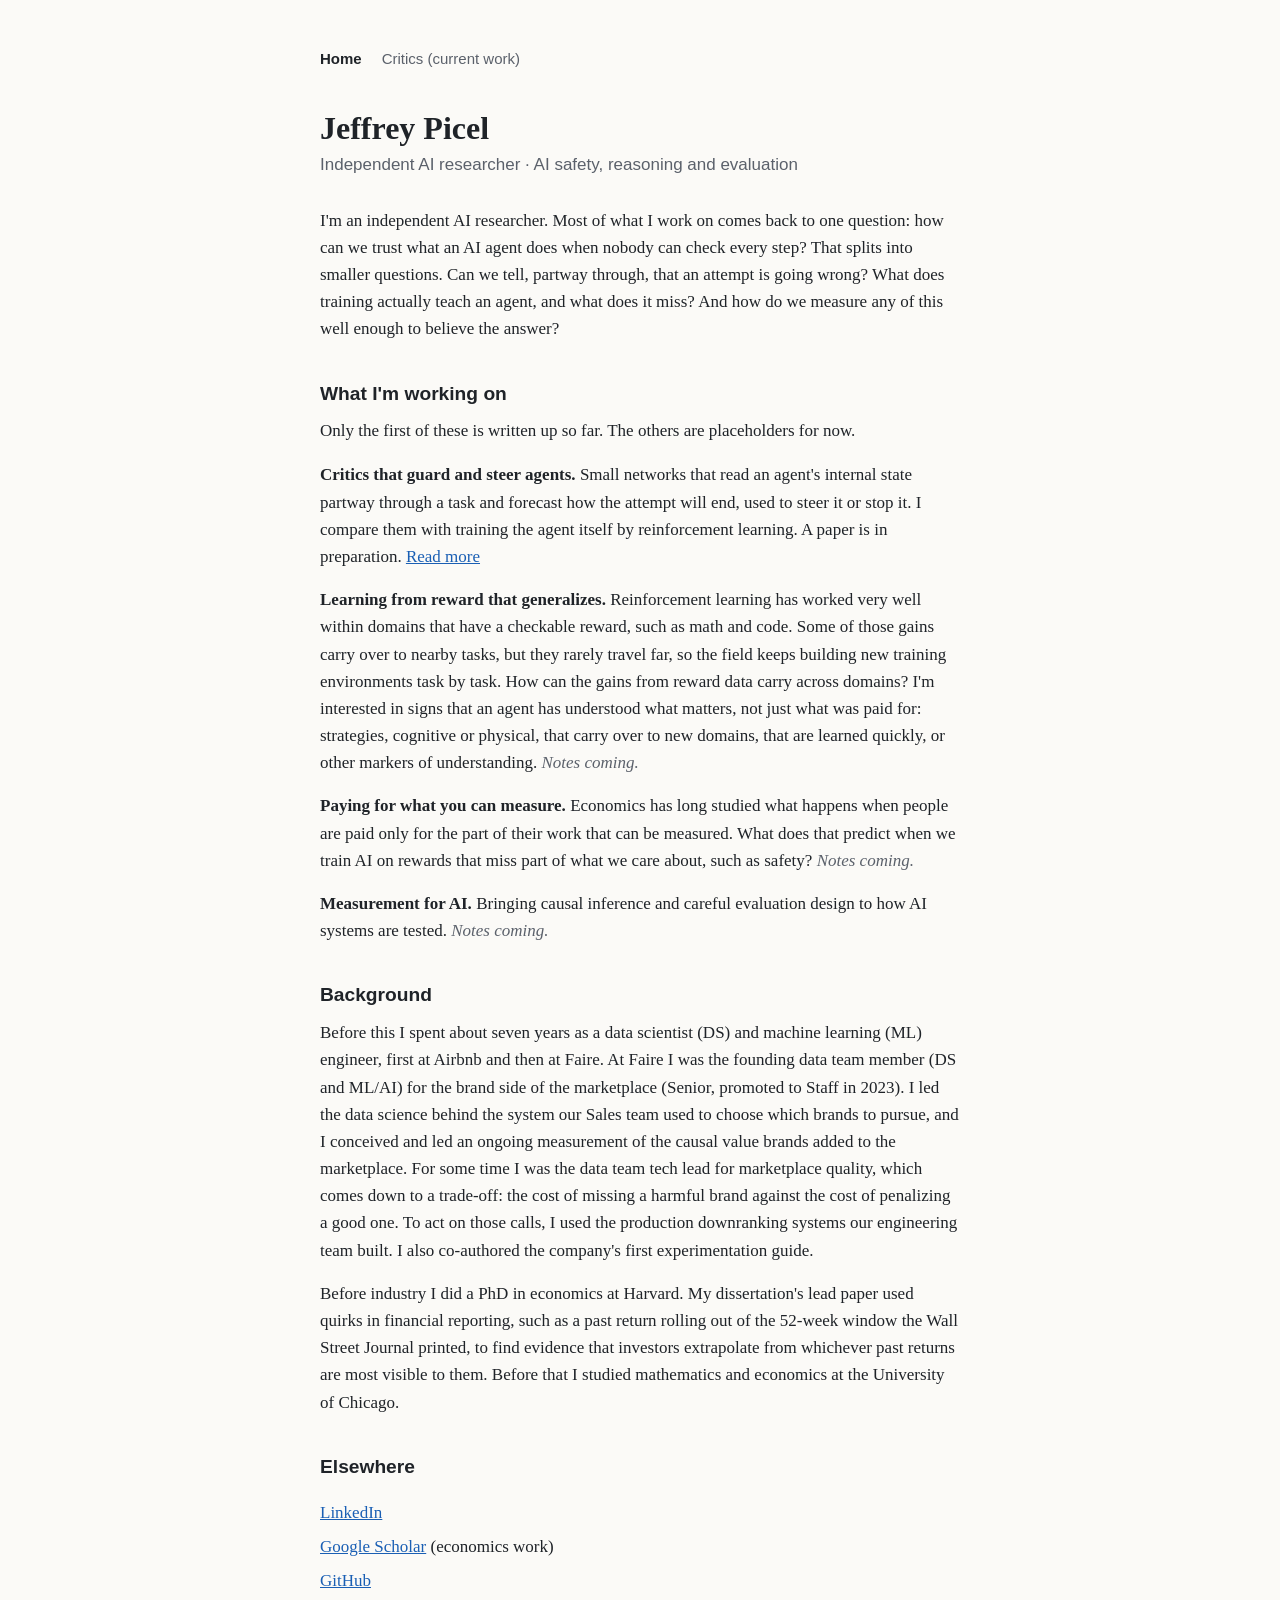
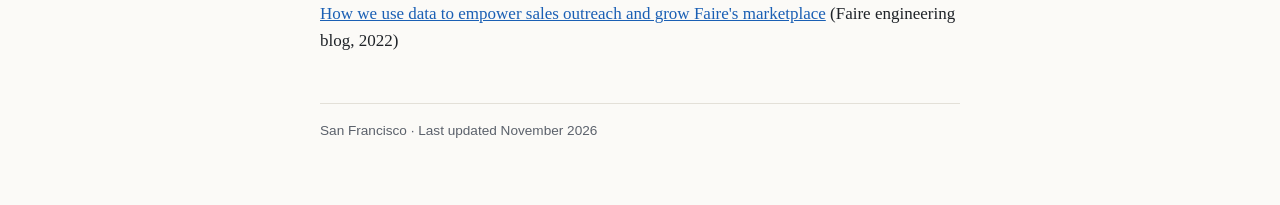
==== index.html @ 99a56465 "Home: motivation for the generalization stream" ====
<!doctype html>
<html lang="en">
<head>
<meta charset="utf-8">
<meta name="viewport" content="width=device-width, initial-scale=1">
<title>Jeffrey Picel</title>
<meta name="description" content="Jeffrey Picel, independent AI researcher: how to trust what AI agents do, from learned critics to measurement and incentives.">
<link rel="stylesheet" href="style.css">
</head>
<body>
<main>
<nav><a href="./" aria-current="page">Home</a><a href="agenda.html">Critics (current work)</a></nav>

<h1>Jeffrey Picel</h1>
<p class="tagline">Independent AI researcher · AI safety, reasoning and evaluation</p>

<p>I'm an independent AI researcher. Most of what I work on comes back to one question: how can we trust what an AI agent does when nobody can check every step? That splits into smaller questions. Can we tell, partway through, that an attempt is going wrong? What does training actually teach an agent, and what does it miss? And how do we measure any of this well enough to believe the answer?</p>

<h2>What I'm working on</h2>
<p>Only the first of these is written up so far. The others are placeholders for now.</p>
<ul class="interests">
  <li><strong>Critics that guard and steer agents.</strong> Small networks that read an agent's internal state partway through a task and forecast how the attempt will end, used to steer it or stop it. I compare them with training the agent itself by reinforcement learning. A paper is in preparation. <a href="agenda.html">Read more</a></li>
  <li><strong>Learning from reward that generalizes.</strong> Reinforcement learning has worked very well within domains that have a checkable reward, such as math and code. Some of those gains carry over to nearby tasks, but they rarely travel far, so the field keeps building new training environments task by task. How can the gains from reward data carry across domains? I'm interested in signs that an agent has understood what matters, not just what was paid for: strategies, cognitive or physical, that carry over to new domains, that are learned quickly, or other markers of understanding. <span class="soon">Notes coming.</span></li>
  <li><strong>Paying for what you can measure.</strong> Economics has long studied what happens when people are paid only for the part of their work that can be measured. What does that predict when we train AI on rewards that miss part of what we care about, such as safety? <span class="soon">Notes coming.</span></li>
  <li><strong>Measurement for AI.</strong> Bringing causal inference and careful evaluation design to how AI systems are tested. <span class="soon">Notes coming.</span></li>
</ul>

<h2>Background</h2>
<p>Before this I spent about seven years as a data scientist (DS) and machine learning (ML) engineer, first at Airbnb and then at Faire. At Faire I was the founding data team member (DS and ML/AI) for the brand side of the marketplace (Senior, promoted to Staff in 2023). I led the data science behind the system our Sales team used to choose which brands to pursue, and I conceived and led an ongoing measurement of the causal value brands added to the marketplace. For some time I was the data team tech lead for marketplace quality, which comes down to a trade-off: the cost of missing a harmful brand against the cost of penalizing a good one. To act on those calls, I used the production downranking systems our engineering team built. I also co-authored the company's first experimentation guide.</p>

<p>Before industry I did a PhD in economics at Harvard. My dissertation's lead paper used quirks in financial reporting, such as a past return rolling out of the 52-week window the Wall Street Journal printed, to find evidence that investors extrapolate from whichever past returns are most visible to them. Before that I studied mathematics and economics at the University of Chicago.</p>

<h2>Elsewhere</h2>
<ul class="links">
  <li><a href="https://www.linkedin.com/in/jeffrey-picel-2893a632">LinkedIn</a></li>
  <li><a href="https://scholar.google.com/citations?user=uQOpDx0AAAAJ">Google Scholar</a> (economics work)</li>
  <li><a href="https://github.com/jeffpicel">GitHub</a></li>
  <li><a href="https://craft.faire.com/how-we-use-data-to-empower-sales-outreach-and-grow-faires-marketplace-6103852f3875">How we use data to empower sales outreach and grow Faire's marketplace</a> (Faire engineering blog, 2022)</li>
</ul>

<footer>San Francisco · Last updated November 2026</footer>
</main>
</body>
</html>
---- style.css ----
:root {
  --bg: #fbfaf7; --text: #1f2328; --muted: #5b616b; --rule: #e3e0d8;
  --link: #1a5fb4; --panel: #f2efe8;
}
@media (prefers-color-scheme: dark) {
  :root { --bg: #16181c; --text: #e6e6e3; --muted: #a2a7af; --rule: #2e3238;
          --link: #8ab4f8; --panel: #1f2227; }
}
* { box-sizing: border-box; }
html { -webkit-text-size-adjust: 100%; }
body {
  margin: 0; background: var(--bg); color: var(--text);
  font: 17px/1.6 Georgia, "Iowan Old Style", "Times New Roman", serif;
}
main { max-width: 42rem; margin: 0 auto; padding: 3rem 16px 4rem; }
nav { font: 15px/1.4 -apple-system, "Segoe UI", Helvetica, Arial, sans-serif;
      margin-bottom: 2.5rem; display: flex; gap: 1.25rem; flex-wrap: wrap; }
nav a { color: var(--muted); text-decoration: none; }
nav a[aria-current] { color: var(--text); font-weight: 600; }
h1 { font-size: 2rem; line-height: 1.2; margin: 0 0 .25rem; }
h2 { font-size: 1.2rem; margin: 2.25rem 0 .5rem;
     font-family: -apple-system, "Segoe UI", Helvetica, Arial, sans-serif; }
.tagline { color: var(--muted); margin: 0 0 1.75rem;
           font-family: -apple-system, "Segoe UI", Helvetica, Arial, sans-serif; }
a { color: var(--link); }
p, li { margin: 0 0 1rem; }
ol, ul { padding-left: 1.4rem; }
code { font-size: .9em; background: var(--panel); padding: .1em .3em; border-radius: 3px; }
.note { background: var(--panel); border-left: 3px solid var(--rule);
        padding: .75rem 1rem; font-size: .95rem; color: var(--muted); }
.links { list-style: none; padding: 0; }
.links li { margin-bottom: .4rem; }
footer { margin-top: 3rem; padding-top: 1rem; border-top: 1px solid var(--rule);
         color: var(--muted); font-size: .85rem;
         font-family: -apple-system, "Segoe UI", Helvetica, Arial, sans-serif; }

.footnote{font-size:.9em;color:var(--muted);margin-top:2em}
.interests { list-style: none; padding: 0; }
.interests li { margin-bottom: 1rem; }
.soon { color: var(--muted); font-style: italic; }
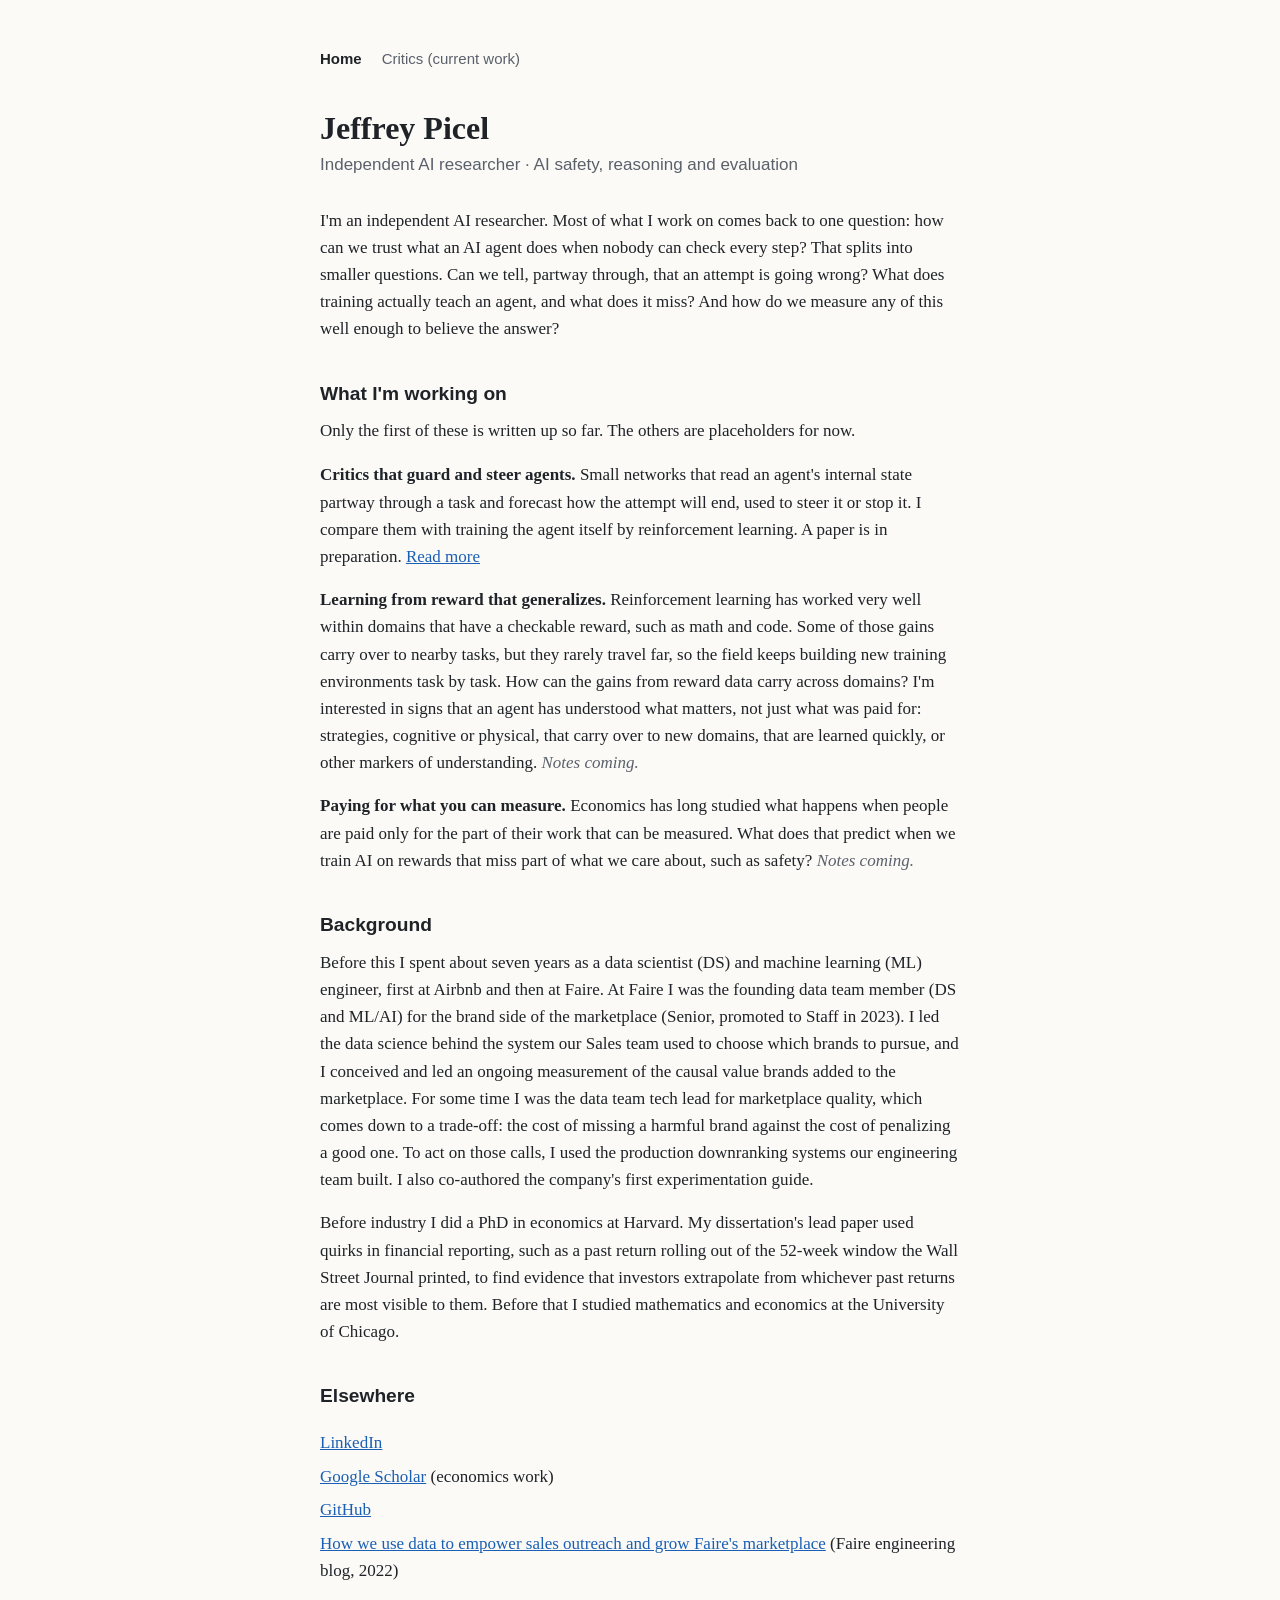
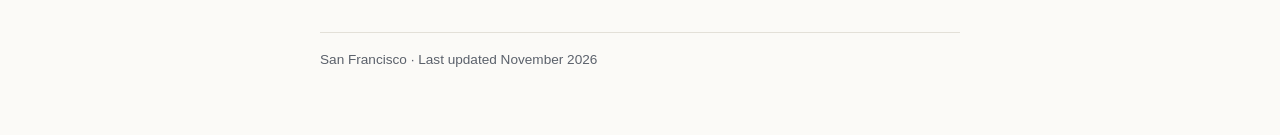
==== commit c178fefa: "Home: cut Measurement for AI per Jeff; critics page: confidence-vs-reward placeholder" ====
--- a/index.html
+++ b/index.html
@@ -22,7 +22,6 @@
   <li><strong>Critics that guard and steer agents.</strong> Small networks that read an agent's internal state partway through a task and forecast how the attempt will end, used to steer it or stop it. I compare them with training the agent itself by reinforcement learning. A paper is in preparation. <a href="agenda.html">Read more</a></li>
   <li><strong>Learning from reward that generalizes.</strong> Reinforcement learning has worked very well within domains that have a checkable reward, such as math and code. Some of those gains carry over to nearby tasks, but they rarely travel far, so the field keeps building new training environments task by task. How can the gains from reward data carry across domains? I'm interested in signs that an agent has understood what matters, not just what was paid for: strategies, cognitive or physical, that carry over to new domains, that are learned quickly, or other markers of understanding. <span class="soon">Notes coming.</span></li>
   <li><strong>Paying for what you can measure.</strong> Economics has long studied what happens when people are paid only for the part of their work that can be measured. What does that predict when we train AI on rewards that miss part of what we care about, such as safety? <span class="soon">Notes coming.</span></li>
-  <li><strong>Measurement for AI.</strong> Bringing causal inference and careful evaluation design to how AI systems are tested. <span class="soon">Notes coming.</span></li>
 </ul>
 
 <h2>Background</h2>
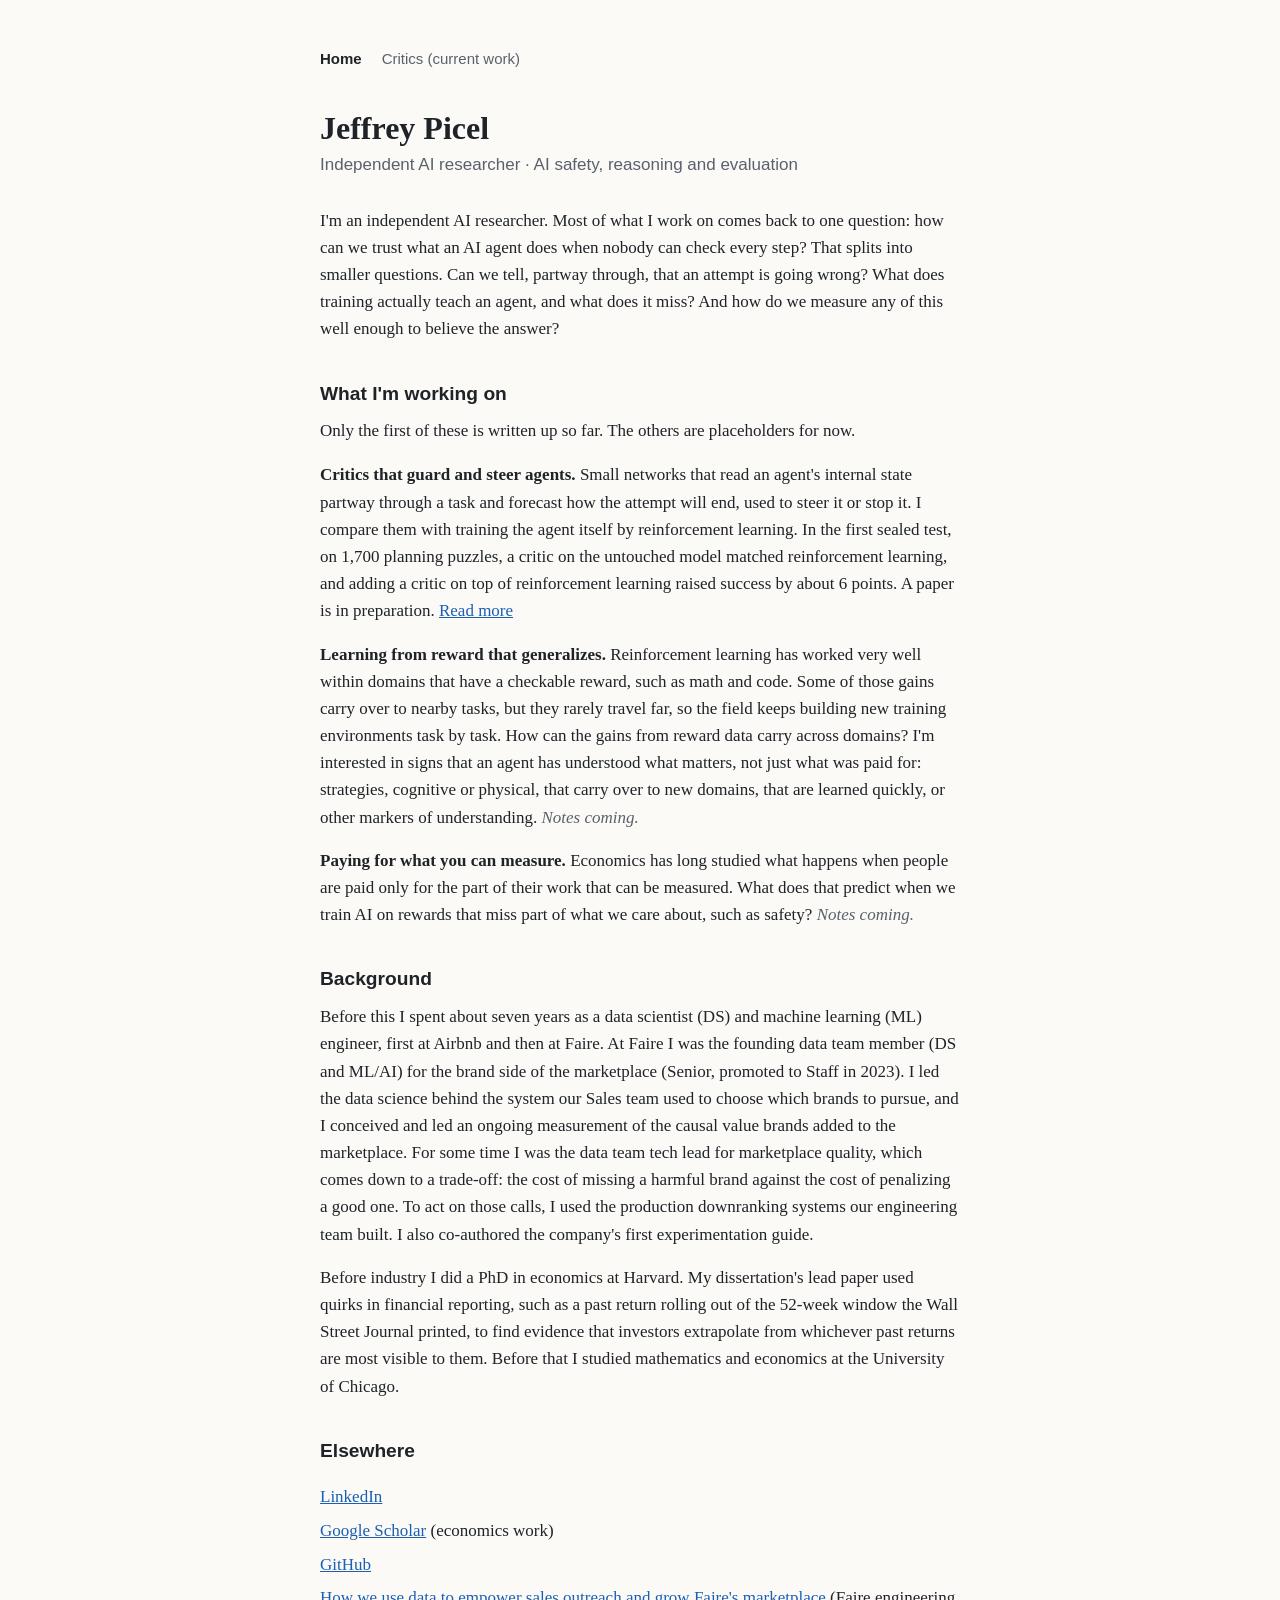
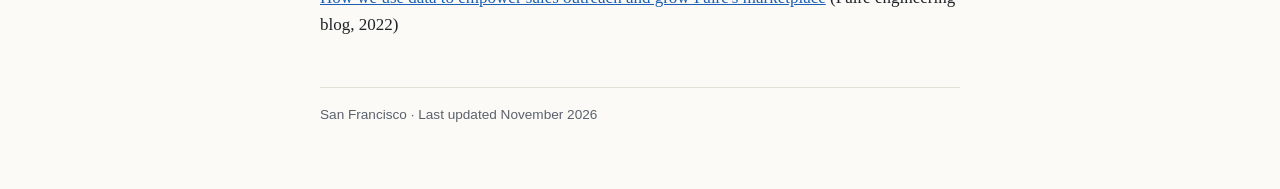
==== commit e3b92cc2: "Results first on critics page; home teaser; GRPO slide was one training run" ====
--- a/index.html
+++ b/index.html
@@ -19,7 +19,7 @@
 <h2>What I'm working on</h2>
 <p>Only the first of these is written up so far. The others are placeholders for now.</p>
 <ul class="interests">
-  <li><strong>Critics that guard and steer agents.</strong> Small networks that read an agent's internal state partway through a task and forecast how the attempt will end, used to steer it or stop it. I compare them with training the agent itself by reinforcement learning. A paper is in preparation. <a href="agenda.html">Read more</a></li>
+  <li><strong>Critics that guard and steer agents.</strong> Small networks that read an agent's internal state partway through a task and forecast how the attempt will end, used to steer it or stop it. I compare them with training the agent itself by reinforcement learning. In the first sealed test, on 1,700 planning puzzles, a critic on the untouched model matched reinforcement learning, and adding a critic on top of reinforcement learning raised success by about 6 points. A paper is in preparation. <a href="agenda.html">Read more</a></li>
   <li><strong>Learning from reward that generalizes.</strong> Reinforcement learning has worked very well within domains that have a checkable reward, such as math and code. Some of those gains carry over to nearby tasks, but they rarely travel far, so the field keeps building new training environments task by task. How can the gains from reward data carry across domains? I'm interested in signs that an agent has understood what matters, not just what was paid for: strategies, cognitive or physical, that carry over to new domains, that are learned quickly, or other markers of understanding. <span class="soon">Notes coming.</span></li>
   <li><strong>Paying for what you can measure.</strong> Economics has long studied what happens when people are paid only for the part of their work that can be measured. What does that predict when we train AI on rewards that miss part of what we care about, such as safety? <span class="soon">Notes coming.</span></li>
 </ul>
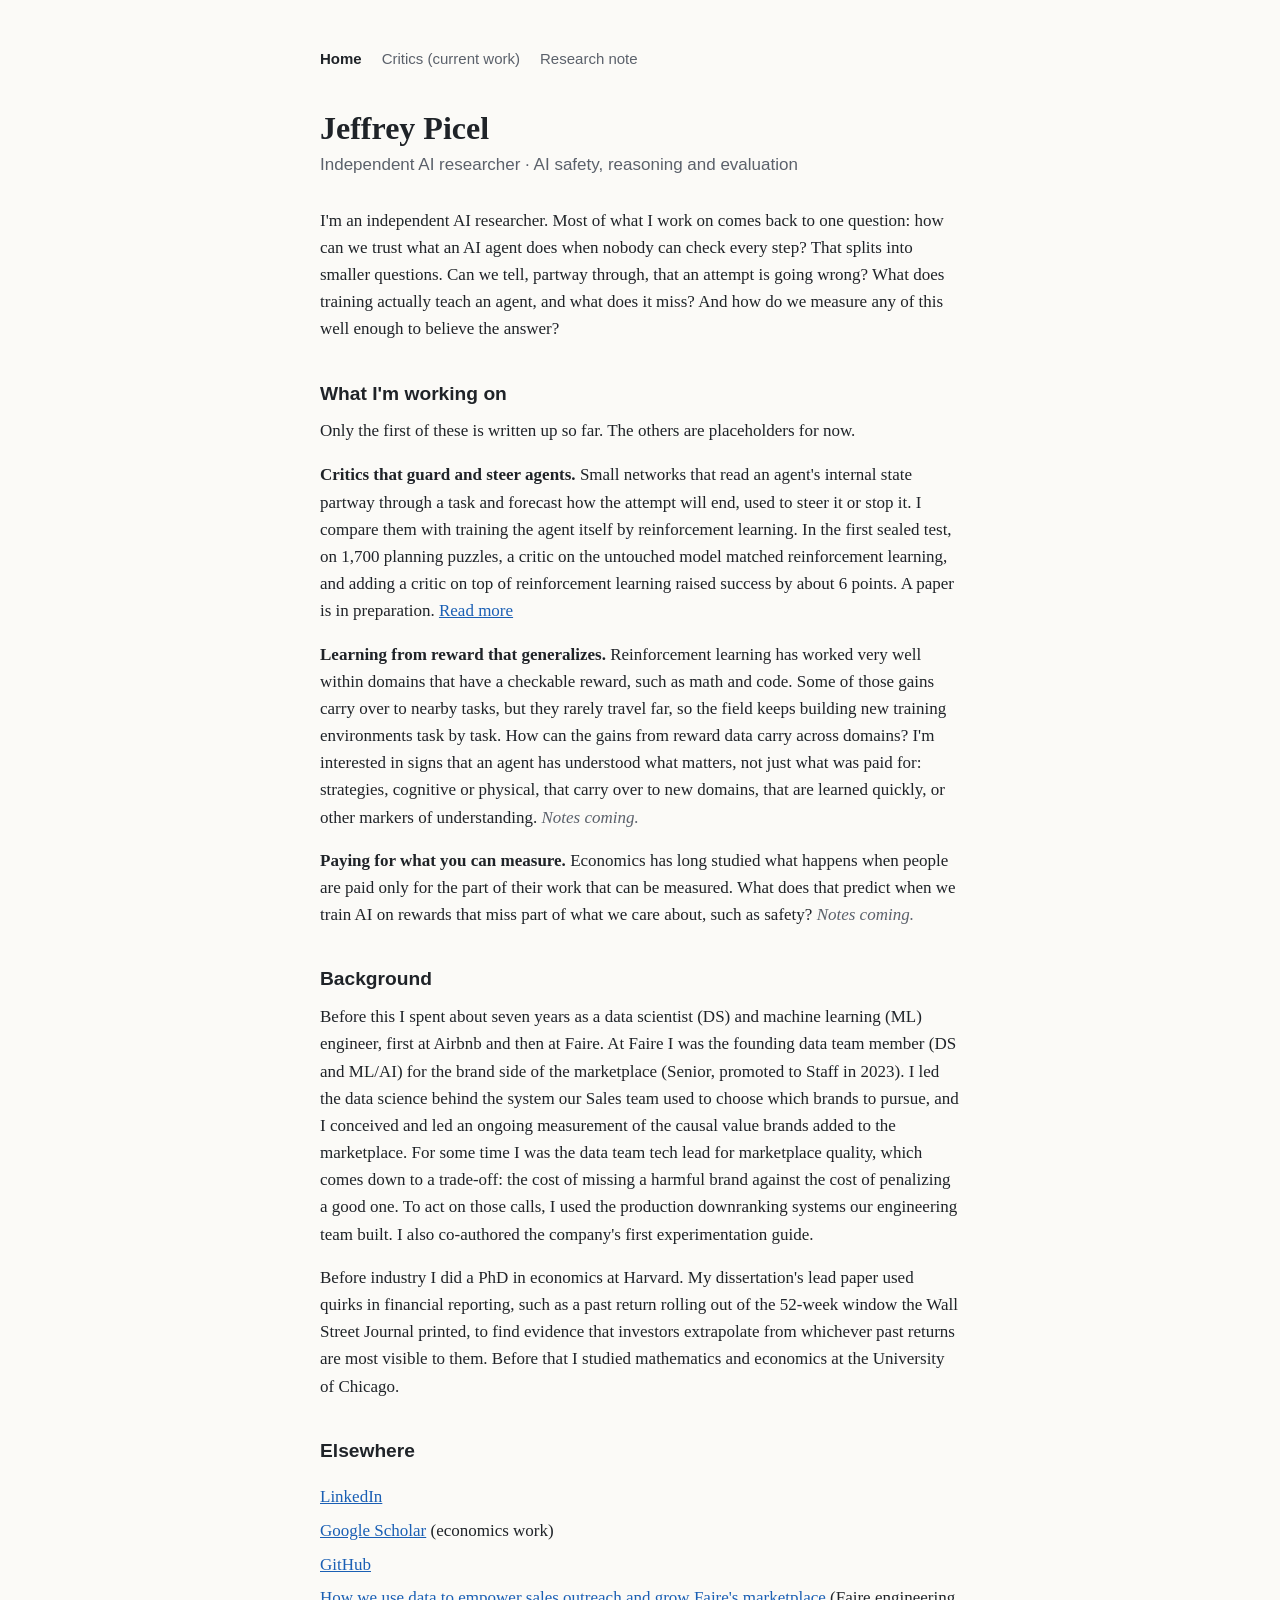
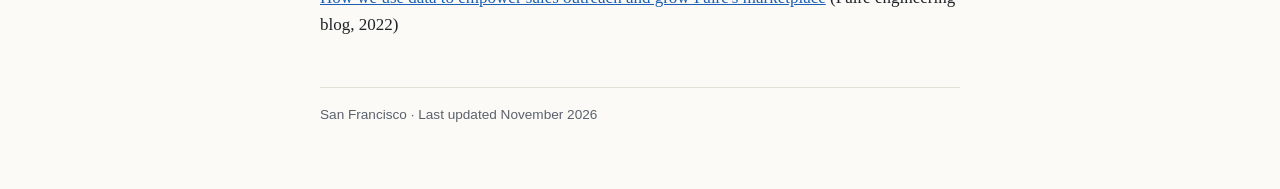
==== commit 132b6d9b: "Add research note page Co-Authored-By: Claude Opus 5.5 <noreply@anthropic.com> Claude-Session: https" ====
--- a/index.html
+++ b/index.html
@@ -9,7 +9,7 @@
 </head>
 <body>
 <main>
-<nav><a href="./" aria-current="page">Home</a><a href="agenda.html">Critics (current work)</a></nav>
+<nav><a href="./" aria-current="page">Home</a><a href="agenda.html">Critics (current work)</a><a href="note.html">Research note</a></nav>
 
 <h1>Jeffrey Picel</h1>
 <p class="tagline">Independent AI researcher · AI safety, reasoning and evaluation</p>
--- a/style.css
+++ b/style.css
@@ -38,3 +38,19 @@
 .interests { list-style: none; padding: 0; }
 .interests li { margin-bottom: 1rem; }
 .soon { color: var(--muted); font-style: italic; }
+:root { --series-1: #2a78d6; --series-2: #eb6834; --grid: #e3e0d8; }
+@media (prefers-color-scheme: dark) { :root { --series-1: #3987e5; --series-2: #d95926; --grid: #2e3238; } }
+figure { margin: 1.5rem 0; }
+figcaption { font-size: .9rem; color: var(--muted); margin-top: .5rem; }
+.fig { width: 100%; height: auto; font-family: -apple-system, "Segoe UI", Helvetica, Arial, sans-serif; }
+.fig .lab { font-size: 13px; fill: var(--text); }
+.fig .val { font-size: 13px; fill: var(--muted); }
+.fig .tick { font-size: 12px; fill: var(--muted); }
+.fig .grid { stroke: var(--grid); stroke-width: 1; }
+.fig .link { stroke: var(--muted); stroke-width: 2; opacity: .5; }
+.fig .s1 { fill: var(--series-1); }
+.fig .s2 { fill: var(--series-2); }
+.fig .ring { stroke: var(--bg); stroke-width: 2; }
+table { border-collapse: collapse; width: 100%; font-size: .9rem; margin: 1rem 0 1.5rem; display: block; overflow-x: auto; }
+th, td { text-align: left; padding: .4rem .6rem; border-bottom: 1px solid var(--rule); vertical-align: top; }
+th { font-family: -apple-system, "Segoe UI", Helvetica, Arial, sans-serif; font-weight: 600; }
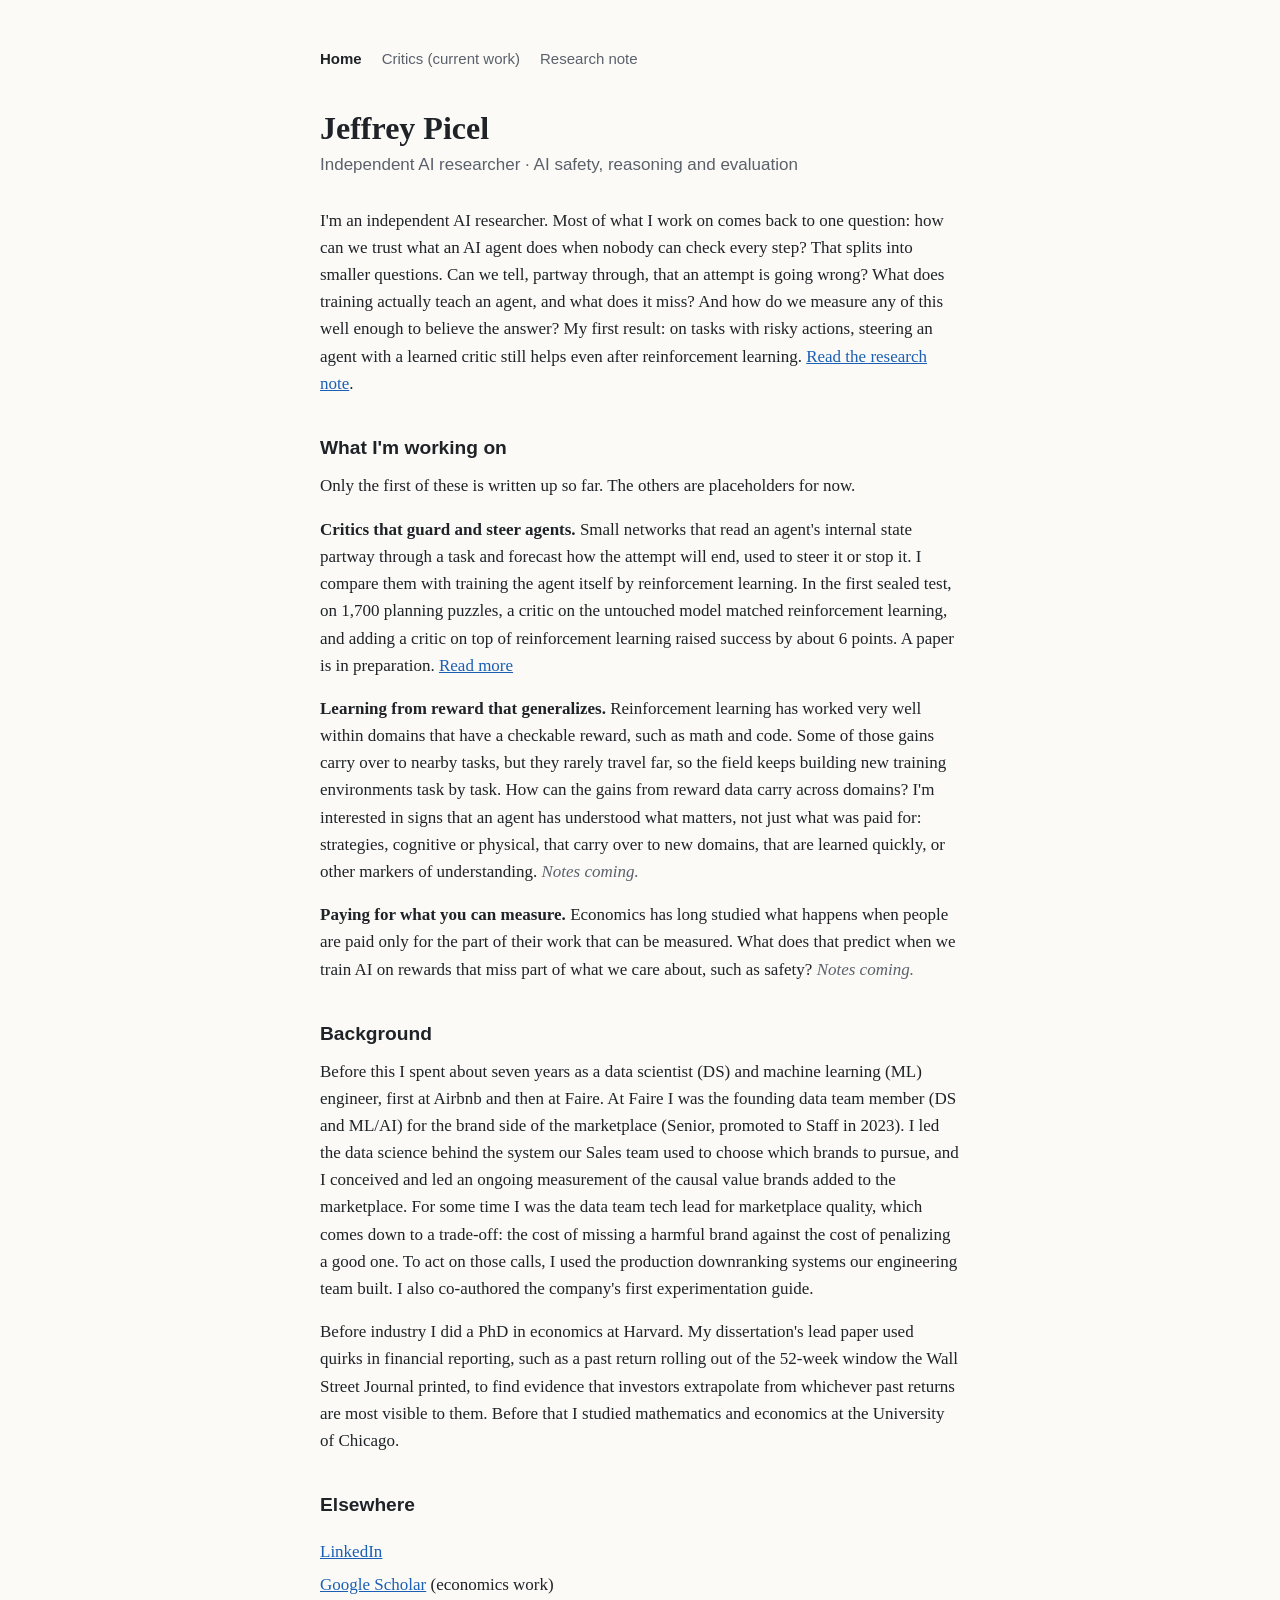
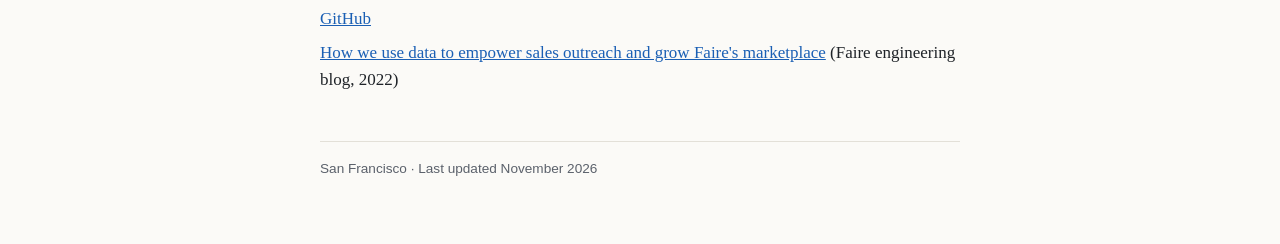
==== commit 4ef31918: "Home: link the research note in the first paragraph Co-Authored-By: Claude Opus 5.5 <noreply@anthrop" ====
--- a/index.html
+++ b/index.html
@@ -14,7 +14,7 @@
 <h1>Jeffrey Picel</h1>
 <p class="tagline">Independent AI researcher · AI safety, reasoning and evaluation</p>
 
-<p>I'm an independent AI researcher. Most of what I work on comes back to one question: how can we trust what an AI agent does when nobody can check every step? That splits into smaller questions. Can we tell, partway through, that an attempt is going wrong? What does training actually teach an agent, and what does it miss? And how do we measure any of this well enough to believe the answer?</p>
+<p>I'm an independent AI researcher. Most of what I work on comes back to one question: how can we trust what an AI agent does when nobody can check every step? That splits into smaller questions. Can we tell, partway through, that an attempt is going wrong? What does training actually teach an agent, and what does it miss? And how do we measure any of this well enough to believe the answer? My first result: on tasks with risky actions, steering an agent with a learned critic still helps even after reinforcement learning. <a href="note.html">Read the research note</a>.</p>
 
 <h2>What I'm working on</h2>
 <p>Only the first of these is written up so far. The others are placeholders for now.</p>
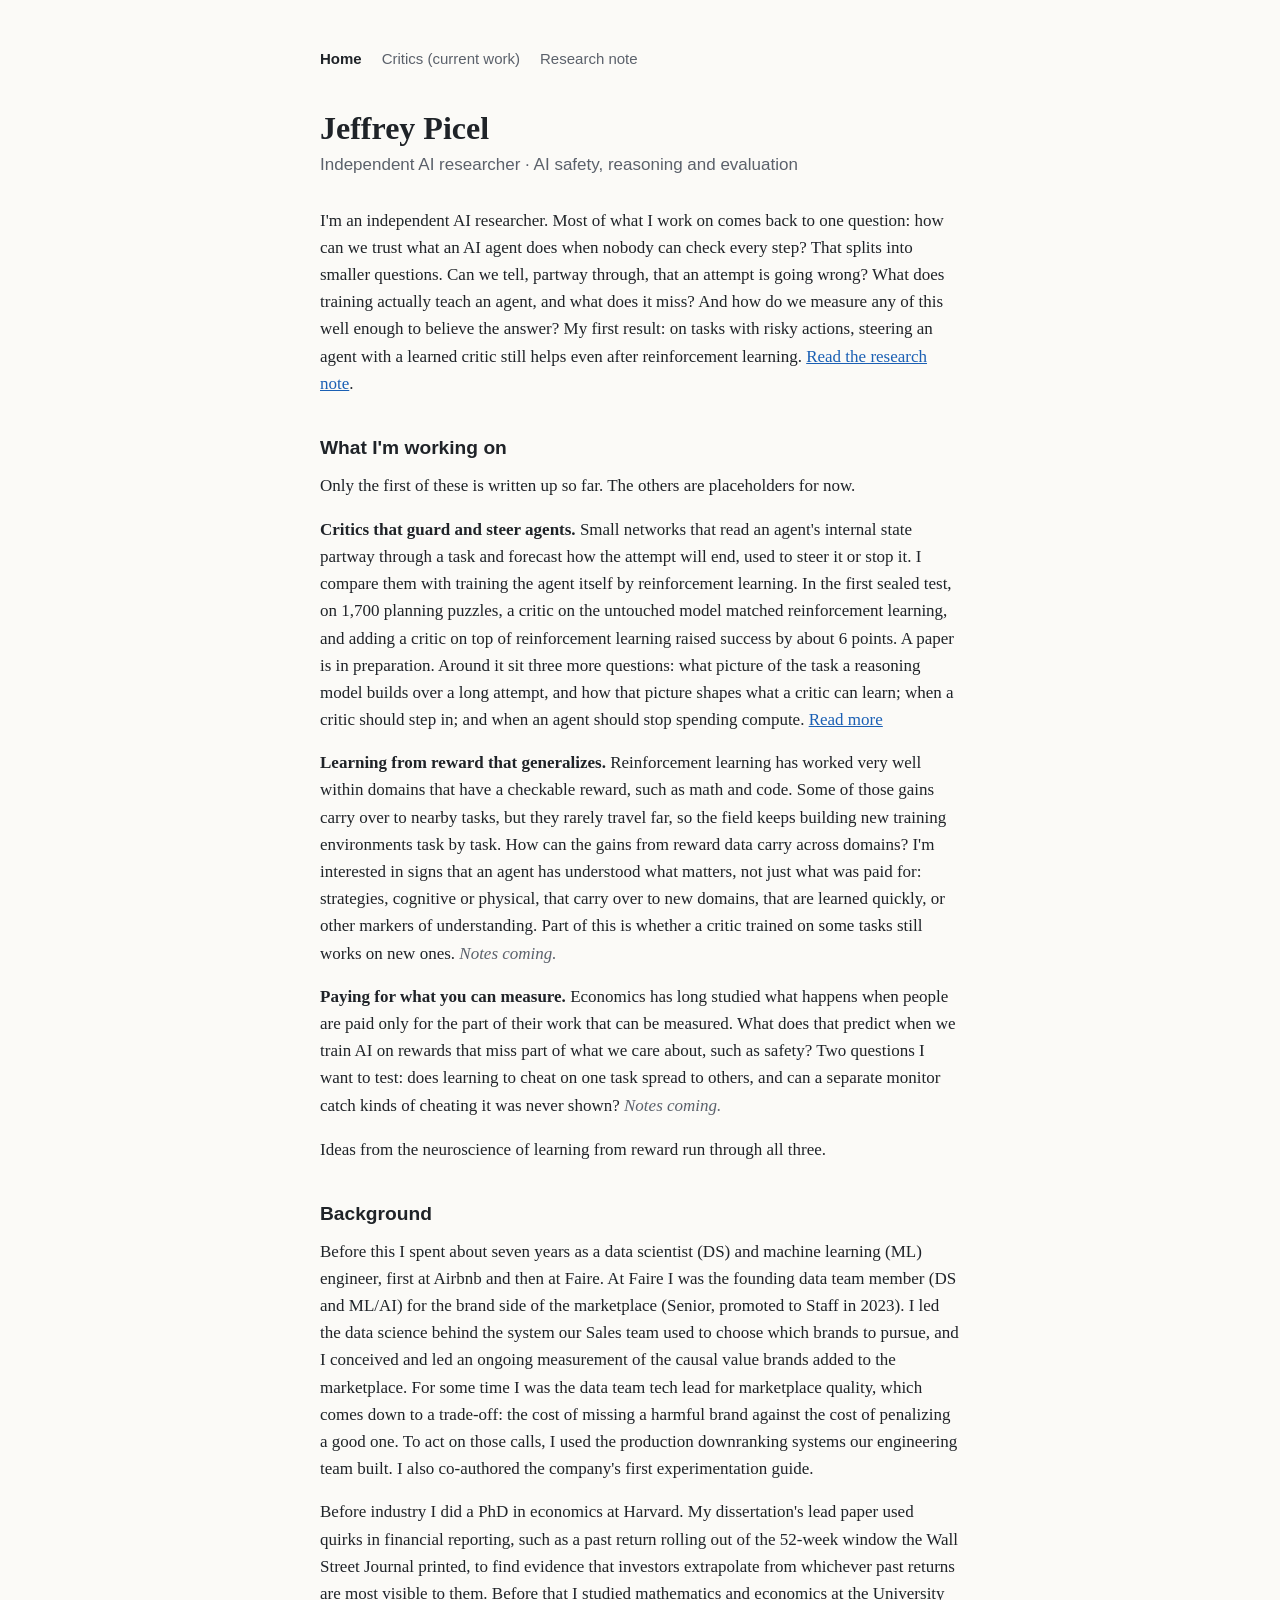
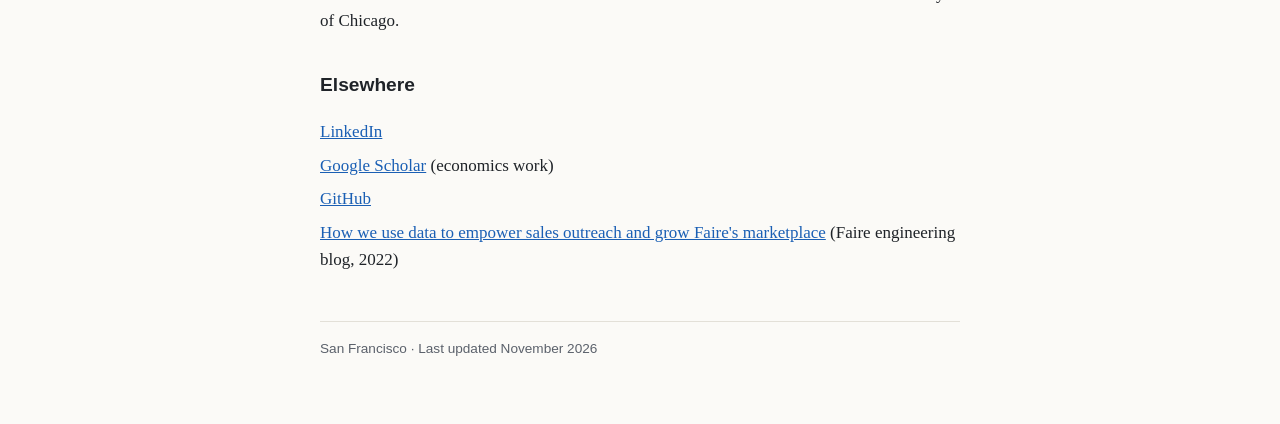
==== commit 83cf2aa3: "Group research questions into buckets that span the whole idea set Co-Authored-By: Claude Opus 5.5 <" ====
--- a/index.html
+++ b/index.html
@@ -2,6 +2,7 @@
 <html lang="en">
 <head>
 <meta charset="utf-8">
+<meta name="robots" content="noindex, nofollow">
 <meta name="viewport" content="width=device-width, initial-scale=1">
 <title>Jeffrey Picel</title>
 <meta name="description" content="Jeffrey Picel, independent AI researcher: how to trust what AI agents do, from learned critics to measurement and incentives.">
@@ -19,10 +20,11 @@
 <h2>What I'm working on</h2>
 <p>Only the first of these is written up so far. The others are placeholders for now.</p>
 <ul class="interests">
-  <li><strong>Critics that guard and steer agents.</strong> Small networks that read an agent's internal state partway through a task and forecast how the attempt will end, used to steer it or stop it. I compare them with training the agent itself by reinforcement learning. In the first sealed test, on 1,700 planning puzzles, a critic on the untouched model matched reinforcement learning, and adding a critic on top of reinforcement learning raised success by about 6 points. A paper is in preparation. <a href="agenda.html">Read more</a></li>
-  <li><strong>Learning from reward that generalizes.</strong> Reinforcement learning has worked very well within domains that have a checkable reward, such as math and code. Some of those gains carry over to nearby tasks, but they rarely travel far, so the field keeps building new training environments task by task. How can the gains from reward data carry across domains? I'm interested in signs that an agent has understood what matters, not just what was paid for: strategies, cognitive or physical, that carry over to new domains, that are learned quickly, or other markers of understanding. <span class="soon">Notes coming.</span></li>
-  <li><strong>Paying for what you can measure.</strong> Economics has long studied what happens when people are paid only for the part of their work that can be measured. What does that predict when we train AI on rewards that miss part of what we care about, such as safety? <span class="soon">Notes coming.</span></li>
+  <li><strong>Critics that guard and steer agents.</strong> Small networks that read an agent's internal state partway through a task and forecast how the attempt will end, used to steer it or stop it. I compare them with training the agent itself by reinforcement learning. In the first sealed test, on 1,700 planning puzzles, a critic on the untouched model matched reinforcement learning, and adding a critic on top of reinforcement learning raised success by about 6 points. A paper is in preparation. Around it sit three more questions: what picture of the task a reasoning model builds over a long attempt, and how that picture shapes what a critic can learn; when a critic should step in; and when an agent should stop spending compute. <a href="agenda.html">Read more</a></li>
+  <li><strong>Learning from reward that generalizes.</strong> Reinforcement learning has worked very well within domains that have a checkable reward, such as math and code. Some of those gains carry over to nearby tasks, but they rarely travel far, so the field keeps building new training environments task by task. How can the gains from reward data carry across domains? I'm interested in signs that an agent has understood what matters, not just what was paid for: strategies, cognitive or physical, that carry over to new domains, that are learned quickly, or other markers of understanding. Part of this is whether a critic trained on some tasks still works on new ones. <span class="soon">Notes coming.</span></li>
+  <li><strong>Paying for what you can measure.</strong> Economics has long studied what happens when people are paid only for the part of their work that can be measured. What does that predict when we train AI on rewards that miss part of what we care about, such as safety? Two questions I want to test: does learning to cheat on one task spread to others, and can a separate monitor catch kinds of cheating it was never shown? <span class="soon">Notes coming.</span></li>
 </ul>
+<p>Ideas from the neuroscience of learning from reward run through all three.</p>
 
 <h2>Background</h2>
 <p>Before this I spent about seven years as a data scientist (DS) and machine learning (ML) engineer, first at Airbnb and then at Faire. At Faire I was the founding data team member (DS and ML/AI) for the brand side of the marketplace (Senior, promoted to Staff in 2023). I led the data science behind the system our Sales team used to choose which brands to pursue, and I conceived and led an ongoing measurement of the causal value brands added to the marketplace. For some time I was the data team tech lead for marketplace quality, which comes down to a trade-off: the cost of missing a harmful brand against the cost of penalizing a good one. To act on those calls, I used the production downranking systems our engineering team built. I also co-authored the company's first experimentation guide.</p>
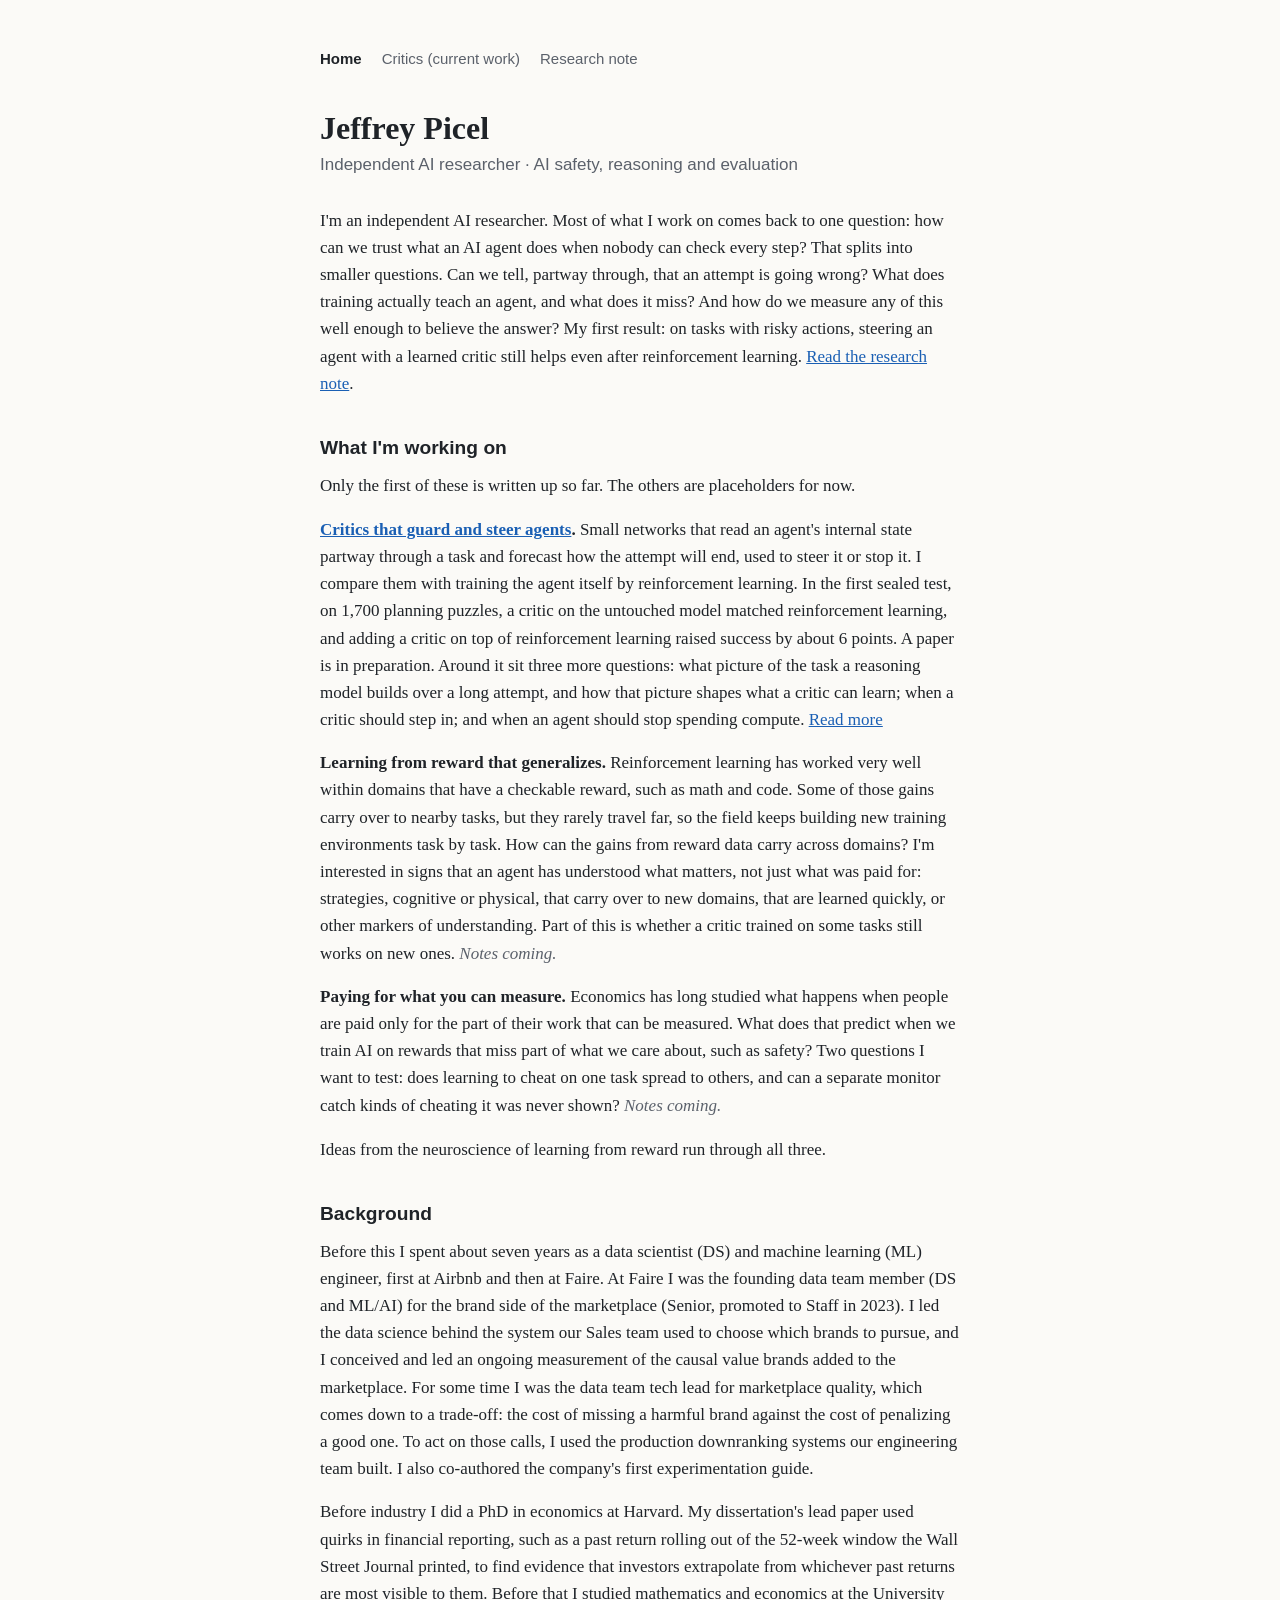
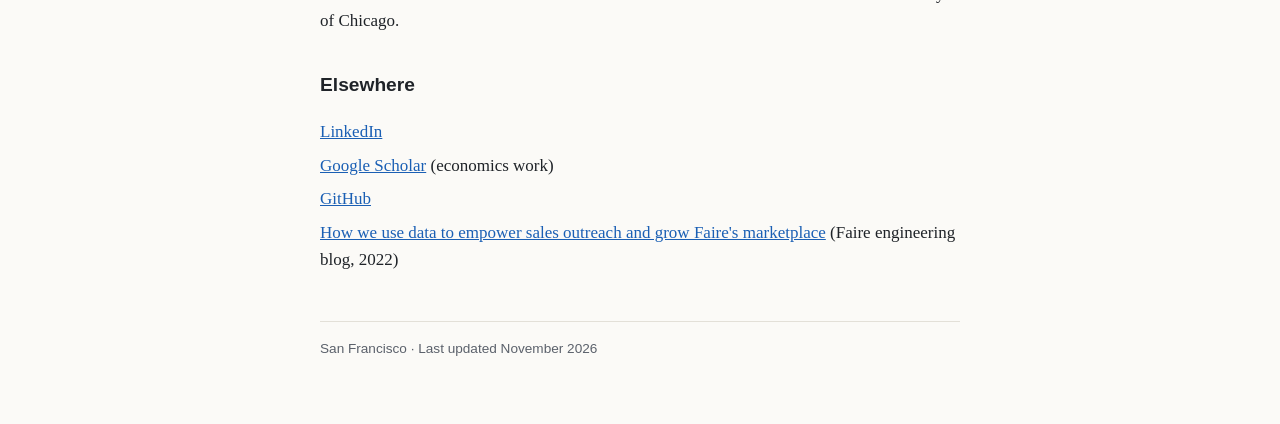
==== commit ab574a58: "Link the critics stream title to the critics page Co-Authored-By: Claude Opus 5.5 <noreply@anthropic" ====
--- a/index.html
+++ b/index.html
@@ -20,7 +20,7 @@
 <h2>What I'm working on</h2>
 <p>Only the first of these is written up so far. The others are placeholders for now.</p>
 <ul class="interests">
-  <li><strong>Critics that guard and steer agents.</strong> Small networks that read an agent's internal state partway through a task and forecast how the attempt will end, used to steer it or stop it. I compare them with training the agent itself by reinforcement learning. In the first sealed test, on 1,700 planning puzzles, a critic on the untouched model matched reinforcement learning, and adding a critic on top of reinforcement learning raised success by about 6 points. A paper is in preparation. Around it sit three more questions: what picture of the task a reasoning model builds over a long attempt, and how that picture shapes what a critic can learn; when a critic should step in; and when an agent should stop spending compute. <a href="agenda.html">Read more</a></li>
+  <li><strong><a href="agenda.html">Critics that guard and steer agents</a>.</strong> Small networks that read an agent's internal state partway through a task and forecast how the attempt will end, used to steer it or stop it. I compare them with training the agent itself by reinforcement learning. In the first sealed test, on 1,700 planning puzzles, a critic on the untouched model matched reinforcement learning, and adding a critic on top of reinforcement learning raised success by about 6 points. A paper is in preparation. Around it sit three more questions: what picture of the task a reasoning model builds over a long attempt, and how that picture shapes what a critic can learn; when a critic should step in; and when an agent should stop spending compute. <a href="agenda.html">Read more</a></li>
   <li><strong>Learning from reward that generalizes.</strong> Reinforcement learning has worked very well within domains that have a checkable reward, such as math and code. Some of those gains carry over to nearby tasks, but they rarely travel far, so the field keeps building new training environments task by task. How can the gains from reward data carry across domains? I'm interested in signs that an agent has understood what matters, not just what was paid for: strategies, cognitive or physical, that carry over to new domains, that are learned quickly, or other markers of understanding. Part of this is whether a critic trained on some tasks still works on new ones. <span class="soon">Notes coming.</span></li>
   <li><strong>Paying for what you can measure.</strong> Economics has long studied what happens when people are paid only for the part of their work that can be measured. What does that predict when we train AI on rewards that miss part of what we care about, such as safety? Two questions I want to test: does learning to cheat on one task spread to others, and can a separate monitor catch kinds of cheating it was never shown? <span class="soon">Notes coming.</span></li>
 </ul>
